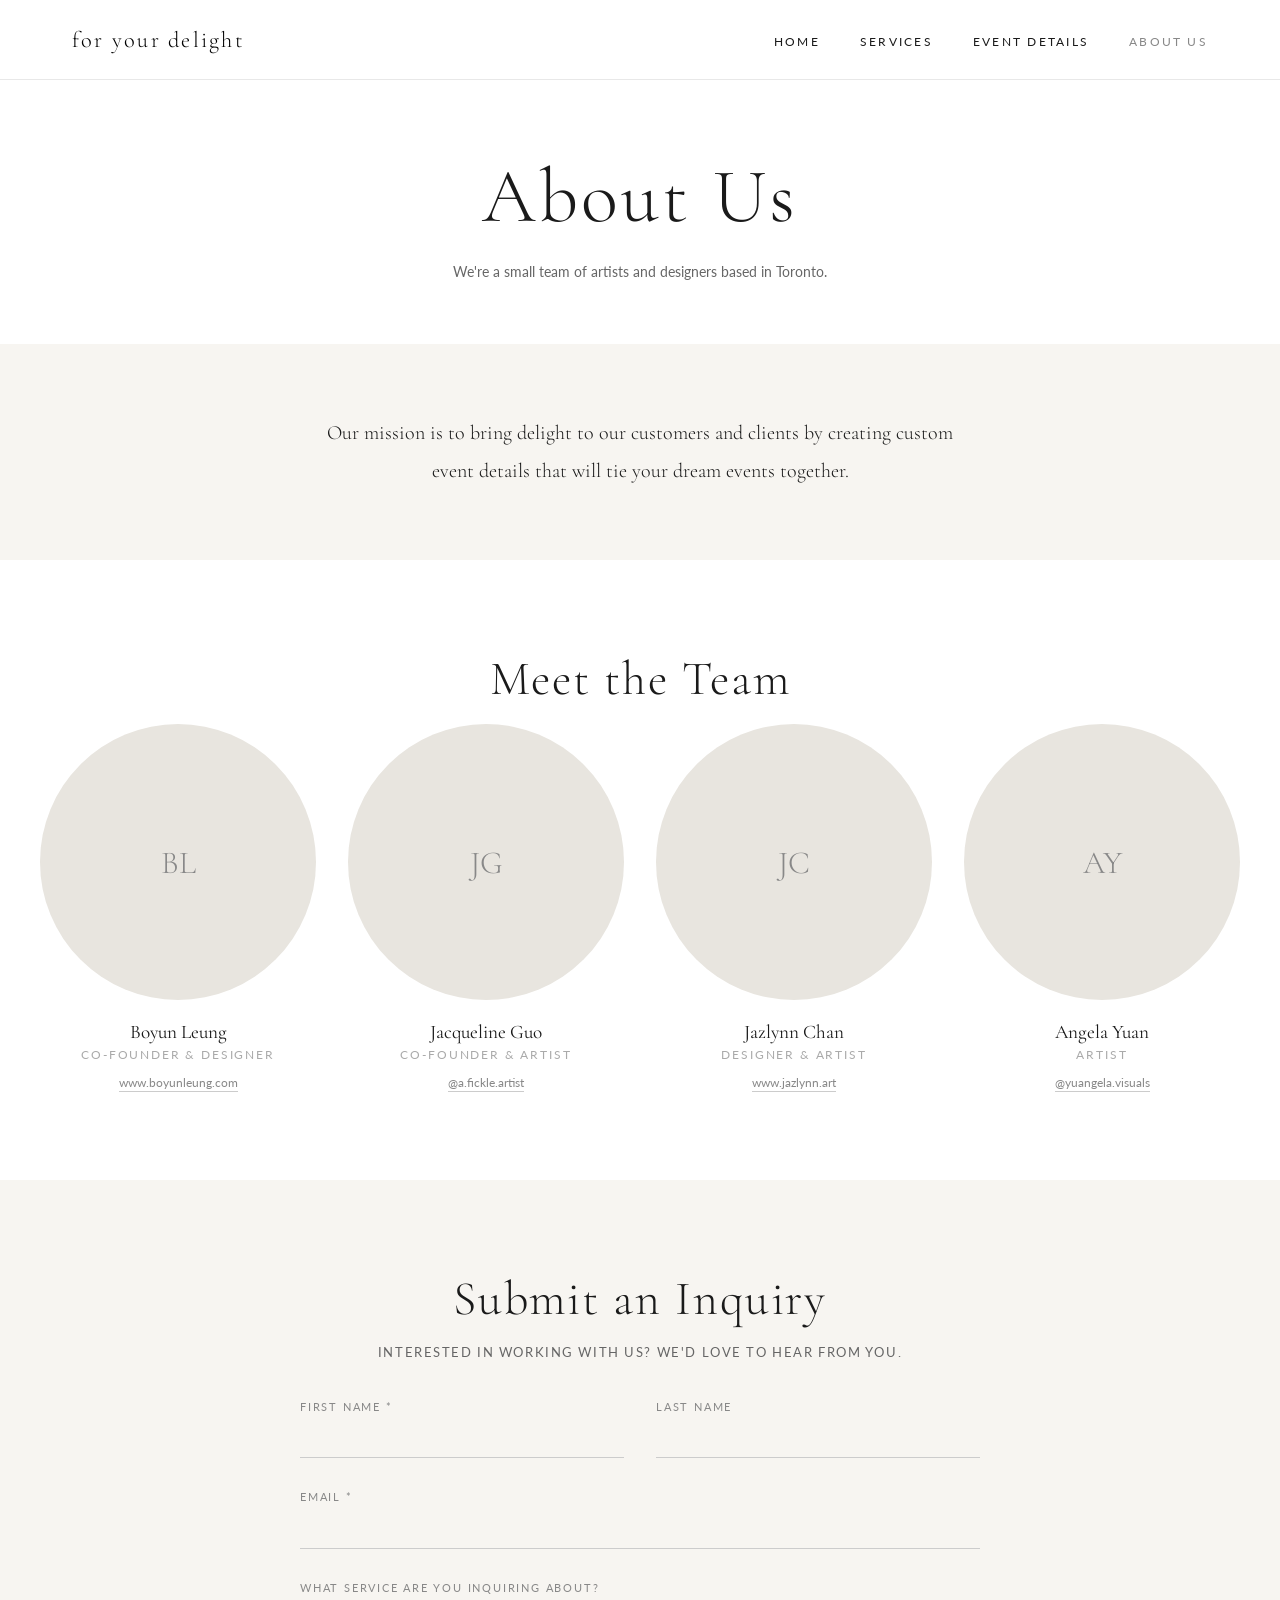
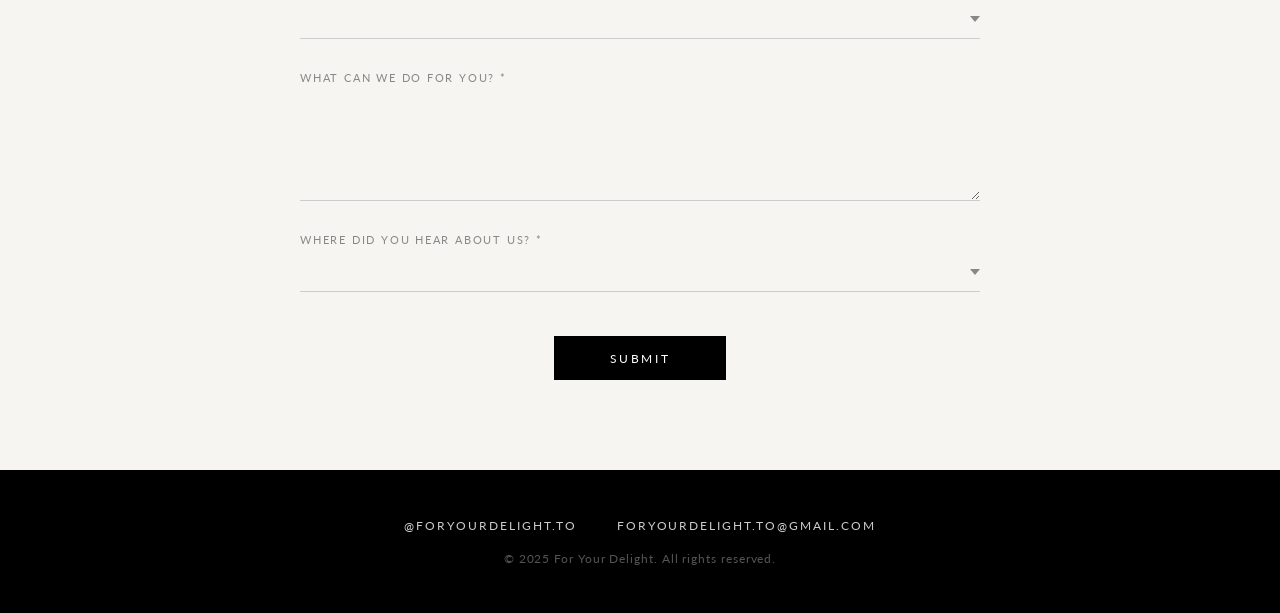
==== about.html @ 2d1097cf "Initial commit: For Your Delight website Co-Authored-By: Claude Sonnet 4.6 <noreply@anthropic.com>" ====
<!DOCTYPE html>
<html lang="en">
<head>
  <meta charset="UTF-8">
  <meta name="viewport" content="width=device-width, initial-scale=1.0">
  <title>About Us | For Your Delight</title>
  <meta name="description" content="We're a small team of artists and designers based in Toronto, dedicated to creating custom event details.">
  <link rel="stylesheet" href="css/style.css">
</head>
<body>

  <!-- Navigation -->
  <nav>
    <div class="nav-inner">
      <a href="index.html" class="nav-logo">
        <img
          src="https://static.wixstatic.com/media/65a91a_bfd8dfefff4549a0bec1138644cb6ef4~mv2.png/v1/crop/x_0,y_156,w_500,h_190/fill/w_396,h_150,al_c,q_85,usm_0.66_1.00_0.01,enc_avif,quality_auto/Black%20Minimalist%20Home%20Decor%20Logo.png"
          alt="For Your Delight"
          onerror="this.style.display='none'; this.parentElement.querySelector('.nav-logo-text').style.display='block'"
        >
        <span class="nav-logo-text" style="display:none">for your delight</span>
      </a>
      <button class="nav-toggle" id="navToggle" aria-label="Toggle menu" aria-expanded="false">
        <span></span><span></span><span></span>
      </button>
      <ul class="nav-links" id="navLinks">
        <li><a href="index.html">Home</a></li>
        <li><a href="services.html">Services</a></li>
        <li><a href="event-details.html">Event Details</a></li>
        <li><a href="about.html" class="active">About Us</a></li>
      </ul>
    </div>
  </nav>

  <!-- Page Hero -->
  <div class="page-hero">
    <h1>About Us</h1>
    <p>We're a small team of artists and designers based in Toronto.</p>
  </div>

  <!-- Mission -->
  <section class="mission">
    <p>Our mission is to bring delight to our customers and clients by creating custom event details that will tie your dream events together.</p>
  </section>

  <!-- Team -->
  <section class="section">
    <div class="section-inner">
      <h2 class="section-title">Meet the Team</h2>
      <div class="team-grid">

        <div class="team-member">
          <div class="team-photo-placeholder">BL</div>
          <h3>Boyun Leung</h3>
          <p class="role">Co-founder &amp; Designer</p>
          <a href="https://www.boyunleung.com" target="_blank" rel="noopener noreferrer">www.boyunleung.com</a>
        </div>

        <div class="team-member">
          <div class="team-photo-placeholder">JG</div>
          <h3>Jacqueline Guo</h3>
          <p class="role">Co-founder &amp; Artist</p>
          <a href="https://www.instagram.com/a.fickle.artist/" target="_blank" rel="noopener noreferrer">@a.fickle.artist</a>
        </div>

        <div class="team-member">
          <div class="team-photo-placeholder">JC</div>
          <h3>Jazlynn Chan</h3>
          <p class="role">Designer &amp; Artist</p>
          <a href="https://www.jazlynn.art" target="_blank" rel="noopener noreferrer">www.jazlynn.art</a>
        </div>

        <div class="team-member">
          <div class="team-photo-placeholder">AY</div>
          <h3>Angela Yuan</h3>
          <p class="role">Artist</p>
          <a href="https://www.instagram.com/yuangela.visuals" target="_blank" rel="noopener noreferrer">@yuangela.visuals</a>
        </div>

      </div>
    </div>
  </section>

  <!-- Inquiry Form -->
  <section class="section contact" id="inquiry">
    <div class="contact-inner">
      <h2 class="section-title">Submit an Inquiry</h2>
      <p class="contact-cta">Interested in working with us? We'd love to hear from you.</p>
      <form name="contact" method="POST" data-netlify="true" netlify-honeypot="bot-field" action="/thank-you.html">
        <input type="hidden" name="form-name" value="contact">
        <p hidden><label>Don't fill this out: <input name="bot-field"></label></p>
        <div class="form-row">
          <div class="form-group">
            <label for="first-name">First Name *</label>
            <input type="text" id="first-name" name="first-name" required>
          </div>
          <div class="form-group">
            <label for="last-name">Last Name</label>
            <input type="text" id="last-name" name="last-name">
          </div>
        </div>
        <div class="form-row">
          <div class="form-group full">
            <label for="email">Email *</label>
            <input type="email" id="email" name="email" required>
          </div>
        </div>
        <div class="form-row">
          <div class="form-group full">
            <label for="service">What service are you inquiring about?</label>
            <select id="service" name="service">
              <option value="" disabled selected></option>
              <option value="Wedding Packages">Wedding Packages</option>
              <option value="Custom Stationery">Custom Stationery</option>
              <option value="Live Painting">Live Painting</option>
              <option value="Party Favours">Party Favours</option>
              <option value="Other">Other (Specify Below)</option>
            </select>
          </div>
        </div>
        <div class="form-row">
          <div class="form-group full">
            <label for="message">What can we do for you? *</label>
            <textarea id="message" name="message" required></textarea>
          </div>
        </div>
        <div class="form-row">
          <div class="form-group full">
            <label for="referral">Where did you hear about us? *</label>
            <select id="referral" name="referral" required>
              <option value="" disabled selected></option>
              <option value="Instagram">Instagram</option>
              <option value="At an event (e.g. a wedding)">At an event (e.g. a wedding)</option>
              <option value="Through a friend">Through a friend</option>
              <option value="Google">Google</option>
              <option value="Other">Other</option>
            </select>
          </div>
        </div>
        <div class="form-submit">
          <button type="submit" class="btn">Submit</button>
        </div>
      </form>
    </div>
  </section>

  <!-- Footer -->
  <footer>
    <div class="footer-links">
      <a href="https://www.instagram.com/foryourdelight.to/" target="_blank" rel="noopener noreferrer">@foryourdelight.to</a>
      <a href="mailto:foryourdelight.to@gmail.com">foryourdelight.to@gmail.com</a>
    </div>
    <p class="footer-copy">&copy; 2025 For Your Delight. All rights reserved.</p>
  </footer>

  <script src="js/main.js"></script>
</body>
</html>
---- css/style.css ----
@import url('https://fonts.googleapis.com/css2?family=Cormorant+Garamond:ital,wght@0,300;0,400;0,500;1,300;1,400&family=Lato:wght@300;400;700&display=swap');

*, *::before, *::after { box-sizing: border-box; margin: 0; padding: 0; }
html { font-size: 16px; scroll-behavior: smooth; }
body { font-family: 'Lato', sans-serif; color: #1a1a1a; background: #fff; }
img { display: block; max-width: 100%; }
a { color: inherit; text-decoration: none; }

/* ── Variables ─────────────────────────────────────── */
:root {
  --black: #000;
  --white: #fff;
  --cream: #f7f5f1;
  --mid: #e8e5df;
  --text-muted: #666;
  --nav-h: 80px;
  --serif: 'Cormorant Garamond', serif;
  --sans: 'Lato', sans-serif;
}

/* ── Navigation ────────────────────────────────────── */
nav {
  position: fixed;
  top: 0; left: 0; right: 0;
  z-index: 1000;
  background: var(--white);
  border-bottom: 1px solid #e8e8e8;
  height: var(--nav-h);
}
.nav-inner {
  max-width: 1200px;
  margin: 0 auto;
  padding: 0 2rem;
  height: 100%;
  display: flex;
  align-items: center;
  justify-content: space-between;
}
.nav-logo img {
  height: 56px;
  width: auto;
}
.nav-logo-text {
  font-family: var(--serif);
  font-size: 1.4rem;
  font-weight: 300;
  letter-spacing: 0.1em;
  color: var(--black);
}
.nav-links {
  display: flex;
  list-style: none;
  gap: 2.5rem;
}
.nav-links a {
  font-size: 0.78rem;
  letter-spacing: 0.18em;
  text-transform: uppercase;
  color: #1a1a1a;
  transition: color 0.2s;
}
.nav-links a:hover,
.nav-links a.active { color: #888; }
.nav-toggle {
  display: none;
  flex-direction: column;
  gap: 6px;
  background: none;
  border: none;
  cursor: pointer;
  padding: 4px;
}
.nav-toggle span {
  display: block;
  width: 22px;
  height: 1px;
  background: var(--black);
  transition: all 0.3s;
}

/* ── Hero ──────────────────────────────────────────── */
.hero {
  min-height: 100vh;
  display: flex;
  flex-direction: column;
  align-items: center;
  justify-content: center;
  text-align: center;
  padding: calc(var(--nav-h) + 60px) 2rem 80px;
  background: var(--white);
}
.hero-location {
  font-size: 0.72rem;
  letter-spacing: 0.35em;
  text-transform: uppercase;
  color: #aaa;
  margin-bottom: 1.2rem;
}
.hero-title {
  font-family: var(--serif);
  font-size: clamp(4.5rem, 11vw, 10rem);
  font-weight: 300;
  letter-spacing: 0.04em;
  color: var(--black);
  line-height: 1;
  margin-bottom: 2rem;
}
.hero-tagline {
  font-size: 0.72rem;
  letter-spacing: 0.28em;
  text-transform: uppercase;
  color: #888;
  line-height: 2;
}

/* ── Sections shared ───────────────────────────────── */
.section { padding: 90px 2rem; }
.section-inner { max-width: 1200px; margin: 0 auto; }
.section-title {
  font-family: var(--serif);
  font-size: clamp(2rem, 4vw, 3rem);
  font-weight: 300;
  text-align: center;
  margin-bottom: 1rem;
  letter-spacing: 0.04em;
}
.section-subtitle {
  text-align: center;
  font-size: 0.88rem;
  color: var(--text-muted);
  line-height: 1.8;
  margin-bottom: 3.5rem;
  max-width: 600px;
  margin-left: auto;
  margin-right: auto;
}

/* ── Service Cards ─────────────────────────────────── */
.services-grid {
  display: grid;
  grid-template-columns: repeat(3, 1fr);
  gap: 3rem 2.5rem;
}
.service-card { text-align: center; }
.service-card-img {
  width: 100%;
  aspect-ratio: 4 / 5;
  object-fit: cover;
  background: var(--mid);
  margin-bottom: 1.8rem;
}
.service-card h3 {
  font-family: var(--serif);
  font-size: 1.55rem;
  font-weight: 300;
  margin-bottom: 1rem;
  letter-spacing: 0.03em;
}
.service-card p {
  font-size: 0.9rem;
  line-height: 1.9;
  color: #555;
  margin-bottom: 1.2rem;
}
.card-link {
  font-size: 0.72rem;
  letter-spacing: 0.2em;
  text-transform: uppercase;
  color: var(--black);
  border-bottom: 1px solid var(--black);
  padding-bottom: 2px;
  transition: color 0.2s, border-color 0.2s;
  display: inline-block;
}
.card-link:hover { color: #777; border-color: #777; }

/* ── Gallery Strip ─────────────────────────────────── */
.gallery { background: var(--cream); }
.gallery-grid {
  display: grid;
  grid-template-columns: repeat(4, 1fr);
}
.gallery-item {
  aspect-ratio: 3 / 4;
  overflow: hidden;
  position: relative;
}
.gallery-item img {
  width: 100%;
  height: 100%;
  object-fit: cover;
  transition: transform 0.5s ease;
}
.gallery-item:hover img { transform: scale(1.04); }
.gallery-label {
  position: absolute;
  bottom: 0; left: 0; right: 0;
  background: rgba(0,0,0,0.45);
  color: #fff;
  font-size: 0.72rem;
  letter-spacing: 0.12em;
  text-transform: uppercase;
  padding: 0.75rem 1rem;
  opacity: 0;
  transition: opacity 0.3s;
}
.gallery-item:hover .gallery-label { opacity: 1; }

/* ── Wide Image Section ────────────────────────────── */
.wide-image {
  width: 100%;
  height: 420px;
  object-fit: cover;
  object-position: center bottom;
  display: block;
}

/* ── Testimonial ───────────────────────────────────── */
.testimonial {
  padding: 90px 2rem;
  background: var(--white);
}
.testimonial-inner {
  max-width: 780px;
  margin: 0 auto;
  text-align: center;
}
.testimonial-inner blockquote {
  font-family: var(--serif);
  font-size: clamp(1.1rem, 2vw, 1.45rem);
  font-weight: 300;
  font-style: italic;
  line-height: 1.9;
  color: #1a1a1a;
  margin-bottom: 1.8rem;
}
.testimonial-inner blockquote::before { content: '\201C'; }
.testimonial-inner blockquote::after  { content: '\201D'; }
.testimonial-inner cite {
  font-size: 0.72rem;
  letter-spacing: 0.22em;
  text-transform: uppercase;
  color: #aaa;
  font-style: normal;
}

/* ── Contact / Form ────────────────────────────────── */
.contact { background: var(--cream); }
.contact-inner { max-width: 680px; margin: 0 auto; }
.contact-cta {
  text-align: center;
  font-size: 0.82rem;
  letter-spacing: 0.12em;
  text-transform: uppercase;
  color: var(--text-muted);
  margin-bottom: 2.5rem;
}
.form-row {
  display: grid;
  grid-template-columns: 1fr 1fr;
  gap: 0 2rem;
  margin-bottom: 2rem;
}
.form-group {
  display: flex;
  flex-direction: column;
  gap: 0.45rem;
}
.form-group.full { grid-column: 1 / -1; }
.form-group label {
  font-size: 0.7rem;
  letter-spacing: 0.16em;
  text-transform: uppercase;
  color: #888;
}
.form-group input,
.form-group select,
.form-group textarea {
  border: none;
  border-bottom: 1px solid #ccc;
  background: transparent;
  padding: 0.6rem 0;
  font-family: var(--sans);
  font-size: 0.92rem;
  color: #1a1a1a;
  outline: none;
  width: 100%;
  transition: border-color 0.2s;
  -webkit-appearance: none;
  border-radius: 0;
}
.form-group select {
  background-image: url("data:image/svg+xml,%3Csvg xmlns='http://www.w3.org/2000/svg' width='10' height='6'%3E%3Cpath d='M0 0l5 6 5-6z' fill='%23888'/%3E%3C/svg%3E");
  background-repeat: no-repeat;
  background-position: right 0 center;
  padding-right: 1rem;
  cursor: pointer;
}
.form-group textarea {
  resize: vertical;
  min-height: 110px;
  line-height: 1.6;
}
.form-group input:focus,
.form-group select:focus,
.form-group textarea:focus { border-bottom-color: var(--black); }
.form-submit {
  text-align: center;
  margin-top: 2.8rem;
}
.btn {
  display: inline-block;
  background: var(--black);
  color: var(--white);
  border: none;
  padding: 0.95rem 3.5rem;
  font-family: var(--sans);
  font-size: 0.72rem;
  letter-spacing: 0.22em;
  text-transform: uppercase;
  cursor: pointer;
  transition: background 0.25s;
}
.btn:hover { background: #333; }
.btn-outline {
  background: transparent;
  color: var(--black);
  border: 1px solid var(--black);
}
.btn-outline:hover { background: var(--black); color: var(--white); }

/* ── Page Hero (inner pages) ───────────────────────── */
.page-hero {
  padding: calc(var(--nav-h) + 70px) 2rem 60px;
  text-align: center;
  background: var(--white);
}
.page-hero h1 {
  font-family: var(--serif);
  font-size: clamp(2.5rem, 6vw, 5rem);
  font-weight: 300;
  letter-spacing: 0.04em;
  margin-bottom: 1rem;
}
.page-hero p {
  font-size: 0.88rem;
  color: var(--text-muted);
  line-height: 1.8;
  max-width: 540px;
  margin: 0 auto;
}

/* ── About Page ────────────────────────────────────── */
.mission {
  background: var(--cream);
  padding: 70px 2rem;
  text-align: center;
}
.mission p {
  max-width: 640px;
  margin: 0 auto;
  font-family: var(--serif);
  font-size: 1.25rem;
  font-weight: 300;
  line-height: 1.9;
  color: #1a1a1a;
}
.team-grid {
  display: grid;
  grid-template-columns: repeat(4, 1fr);
  gap: 2.5rem 2rem;
  margin-top: 1rem;
}
.team-member { text-align: center; }
.team-photo {
  width: 100%;
  aspect-ratio: 1 / 1;
  object-fit: cover;
  background: var(--mid);
  margin-bottom: 1.2rem;
  border-radius: 50%;
}
.team-photo-placeholder {
  width: 100%;
  aspect-ratio: 1 / 1;
  background: var(--mid);
  margin-bottom: 1.2rem;
  border-radius: 50%;
  display: flex;
  align-items: center;
  justify-content: center;
  font-family: var(--serif);
  font-size: 2rem;
  font-weight: 300;
  color: #888;
}
.team-member h3 {
  font-family: var(--serif);
  font-size: 1.2rem;
  font-weight: 400;
  margin-bottom: 0.3rem;
}
.team-member .role {
  font-size: 0.72rem;
  letter-spacing: 0.16em;
  text-transform: uppercase;
  color: #aaa;
  margin-bottom: 0.6rem;
}
.team-member a {
  font-size: 0.78rem;
  color: #888;
  border-bottom: 1px solid #ccc;
  padding-bottom: 1px;
  transition: color 0.2s, border-color 0.2s;
}
.team-member a:hover { color: #1a1a1a; border-color: #1a1a1a; }

/* ── Services Page ─────────────────────────────────── */
.service-feature {
  display: grid;
  grid-template-columns: 1fr 1fr;
  gap: 4rem;
  align-items: center;
}
.service-feature-text h2 {
  font-family: var(--serif);
  font-size: clamp(2rem, 4vw, 3rem);
  font-weight: 300;
  margin-bottom: 1.5rem;
  letter-spacing: 0.03em;
}
.service-feature-text p {
  font-size: 0.92rem;
  line-height: 1.9;
  color: #555;
  margin-bottom: 1.5rem;
}
.service-feature-img {
  width: 100%;
  aspect-ratio: 4 / 5;
  object-fit: cover;
  background: var(--mid);
}

/* ── Event labels ──────────────────────────────────── */
.event-label {
  font-size: 0.72rem;
  letter-spacing: 0.14em;
  text-transform: uppercase;
  color: var(--text-muted);
  text-align: center;
  margin-top: 0.6rem;
}

/* ── Footer ────────────────────────────────────────── */
footer {
  background: var(--black);
  color: var(--white);
  padding: 3rem 2rem;
  text-align: center;
}
.footer-links {
  display: flex;
  justify-content: center;
  gap: 2.5rem;
  margin-bottom: 1.2rem;
  flex-wrap: wrap;
}
.footer-links a {
  font-size: 0.78rem;
  letter-spacing: 0.16em;
  text-transform: uppercase;
  color: #ccc;
  transition: color 0.2s;
}
.footer-links a:hover { color: var(--white); }
.footer-copy {
  font-size: 0.72rem;
  color: #555;
  letter-spacing: 0.08em;
}

/* ── Responsive ────────────────────────────────────── */
@media (max-width: 900px) {
  .services-grid { grid-template-columns: 1fr 1fr; }
  .team-grid { grid-template-columns: repeat(2, 1fr); }
  .service-feature { grid-template-columns: 1fr; gap: 2rem; }
  .service-feature-img { aspect-ratio: 16 / 9; }
}
@media (max-width: 700px) {
  .nav-toggle { display: flex; }
  .nav-links {
    display: none;
    position: absolute;
    top: var(--nav-h);
    left: 0; right: 0;
    background: var(--white);
    flex-direction: column;
    align-items: center;
    padding: 2rem 1rem;
    gap: 1.8rem;
    border-bottom: 1px solid #e8e8e8;
    box-shadow: 0 4px 12px rgba(0,0,0,0.06);
  }
  .nav-links.open { display: flex; }
  .hero-title { font-size: 3.5rem; }
  .services-grid { grid-template-columns: 1fr; gap: 3rem; }
  .gallery-grid { grid-template-columns: repeat(2, 1fr); }
  .form-row { grid-template-columns: 1fr; }
  .team-grid { grid-template-columns: repeat(2, 1fr); }
  .wide-image { height: 260px; }
}
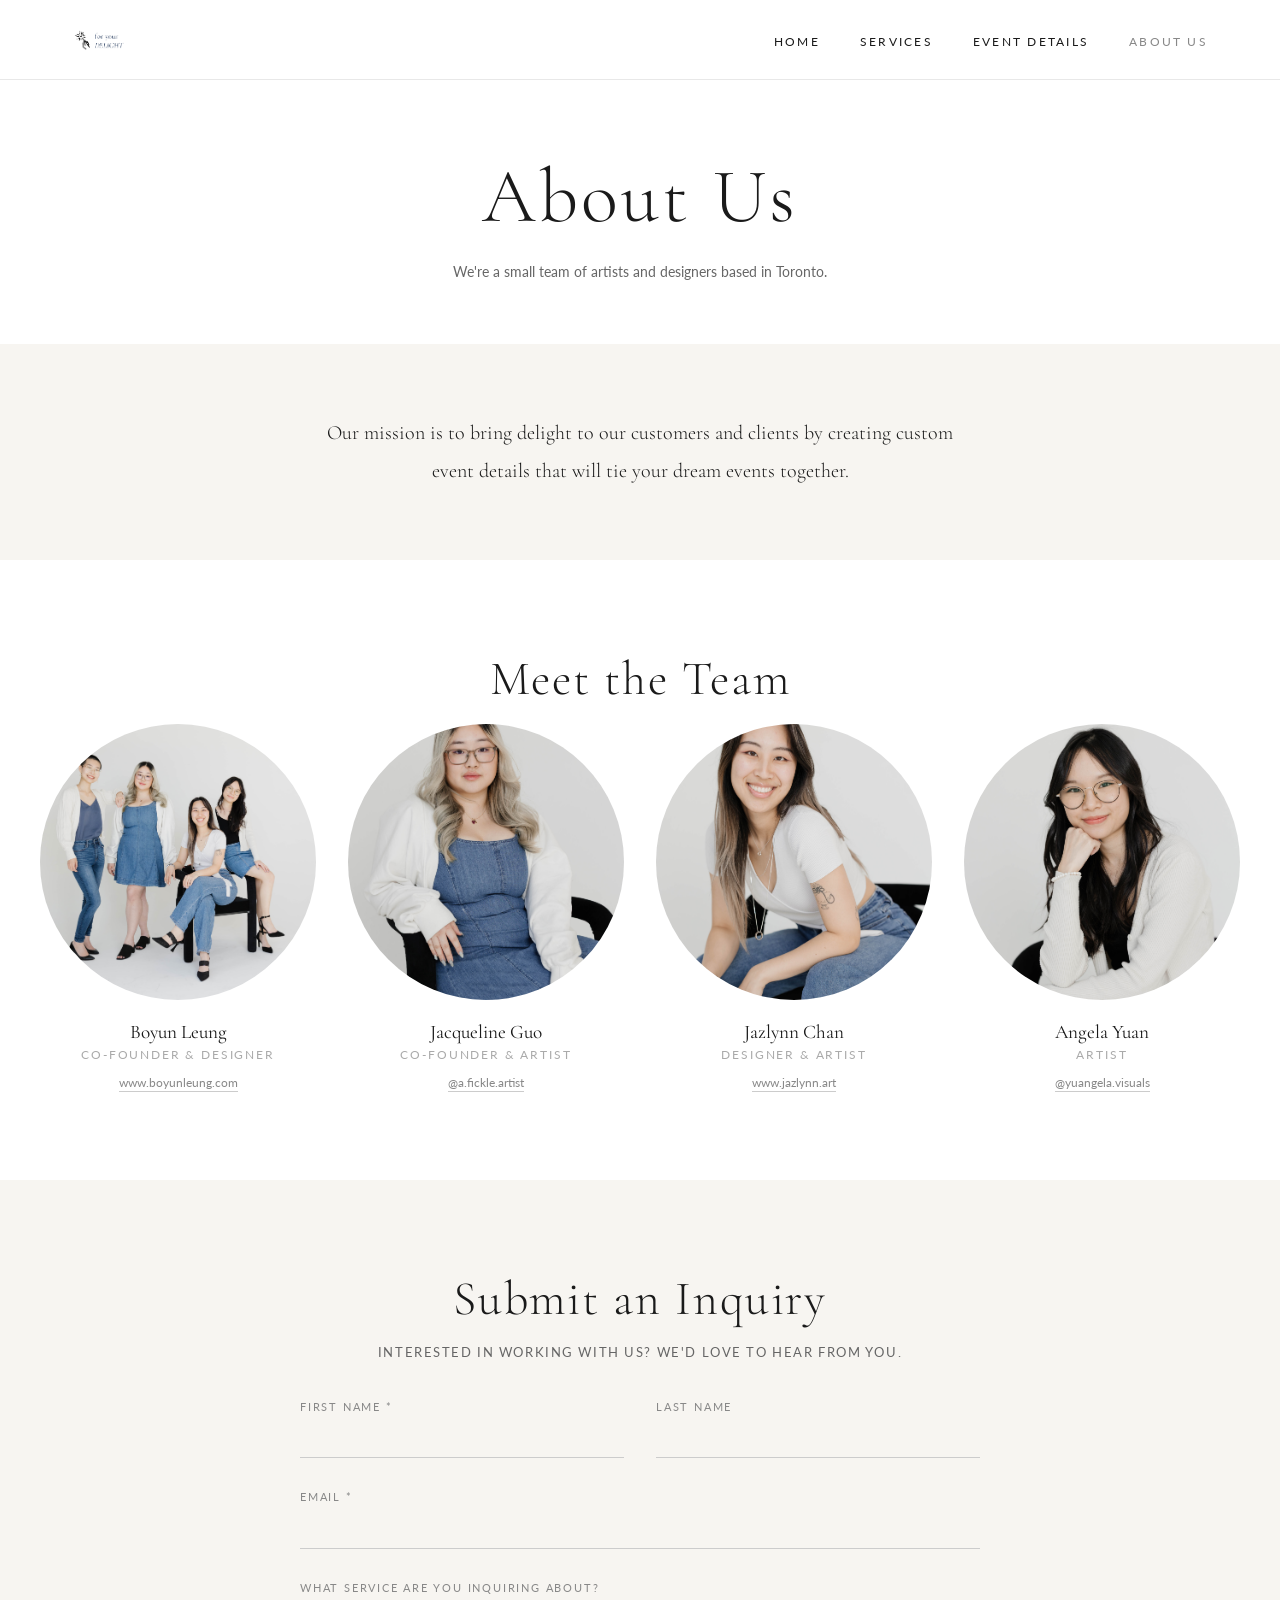
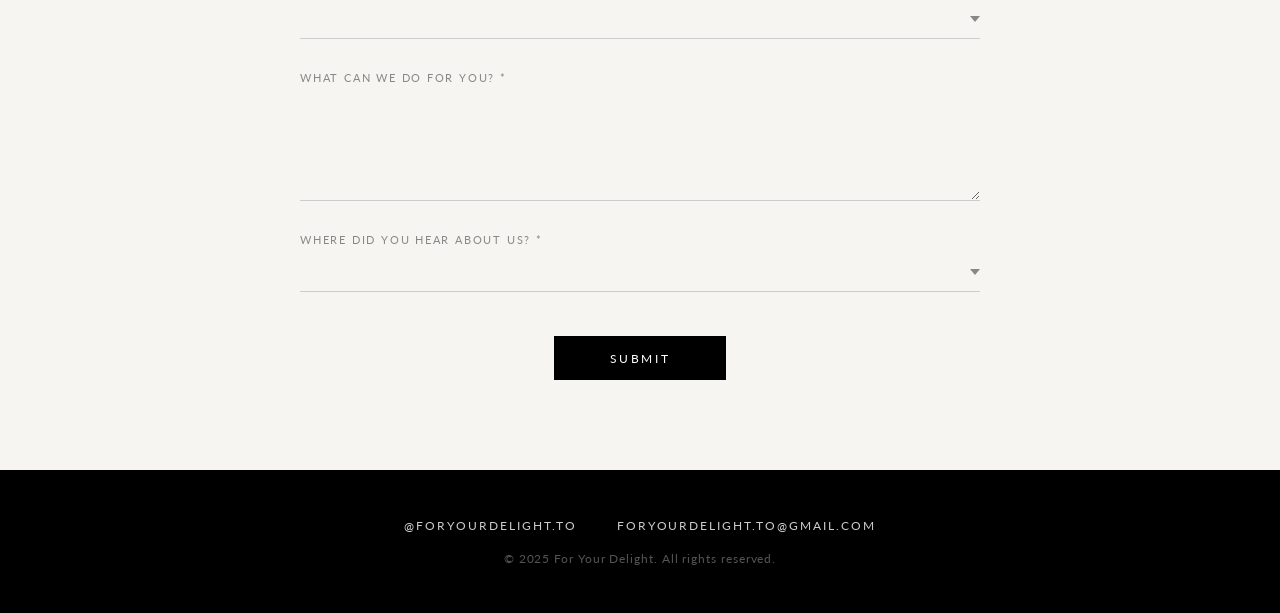
==== commit 3347030e: "Add images" ====
--- a/about.html
+++ b/about.html
@@ -14,7 +14,7 @@
     <div class="nav-inner">
       <a href="index.html" class="nav-logo">
         <img
-          src="https://static.wixstatic.com/media/65a91a_bfd8dfefff4549a0bec1138644cb6ef4~mv2.png/v1/crop/x_0,y_156,w_500,h_190/fill/w_396,h_150,al_c,q_85,usm_0.66_1.00_0.01,enc_avif,quality_auto/Black%20Minimalist%20Home%20Decor%20Logo.png"
+          src="assets/images/logo.png"
           alt="For Your Delight"
           onerror="this.style.display='none'; this.parentElement.querySelector('.nav-logo-text').style.display='block'"
         >
@@ -50,28 +50,28 @@
       <div class="team-grid">
 
         <div class="team-member">
-          <div class="team-photo-placeholder">BL</div>
+          <img class="team-photo" src="assets/images/team-boyun.jpg" alt="Boyun Leung">
           <h3>Boyun Leung</h3>
           <p class="role">Co-founder &amp; Designer</p>
           <a href="https://www.boyunleung.com" target="_blank" rel="noopener noreferrer">www.boyunleung.com</a>
         </div>
 
         <div class="team-member">
-          <div class="team-photo-placeholder">JG</div>
+          <img class="team-photo" src="assets/images/team-jacqueline.jpg" alt="Jacqueline Guo">
           <h3>Jacqueline Guo</h3>
           <p class="role">Co-founder &amp; Artist</p>
           <a href="https://www.instagram.com/a.fickle.artist/" target="_blank" rel="noopener noreferrer">@a.fickle.artist</a>
         </div>
 
         <div class="team-member">
-          <div class="team-photo-placeholder">JC</div>
+          <img class="team-photo" src="assets/images/team-jazlynn.jpg" alt="Jazlynn Chan">
           <h3>Jazlynn Chan</h3>
           <p class="role">Designer &amp; Artist</p>
           <a href="https://www.jazlynn.art" target="_blank" rel="noopener noreferrer">www.jazlynn.art</a>
         </div>
 
         <div class="team-member">
-          <div class="team-photo-placeholder">AY</div>
+          <img class="team-photo" src="assets/images/team-angela.jpg" alt="Angela Yuan">
           <h3>Angela Yuan</h3>
           <p class="role">Artist</p>
           <a href="https://www.instagram.com/yuangela.visuals" target="_blank" rel="noopener noreferrer">@yuangela.visuals</a>
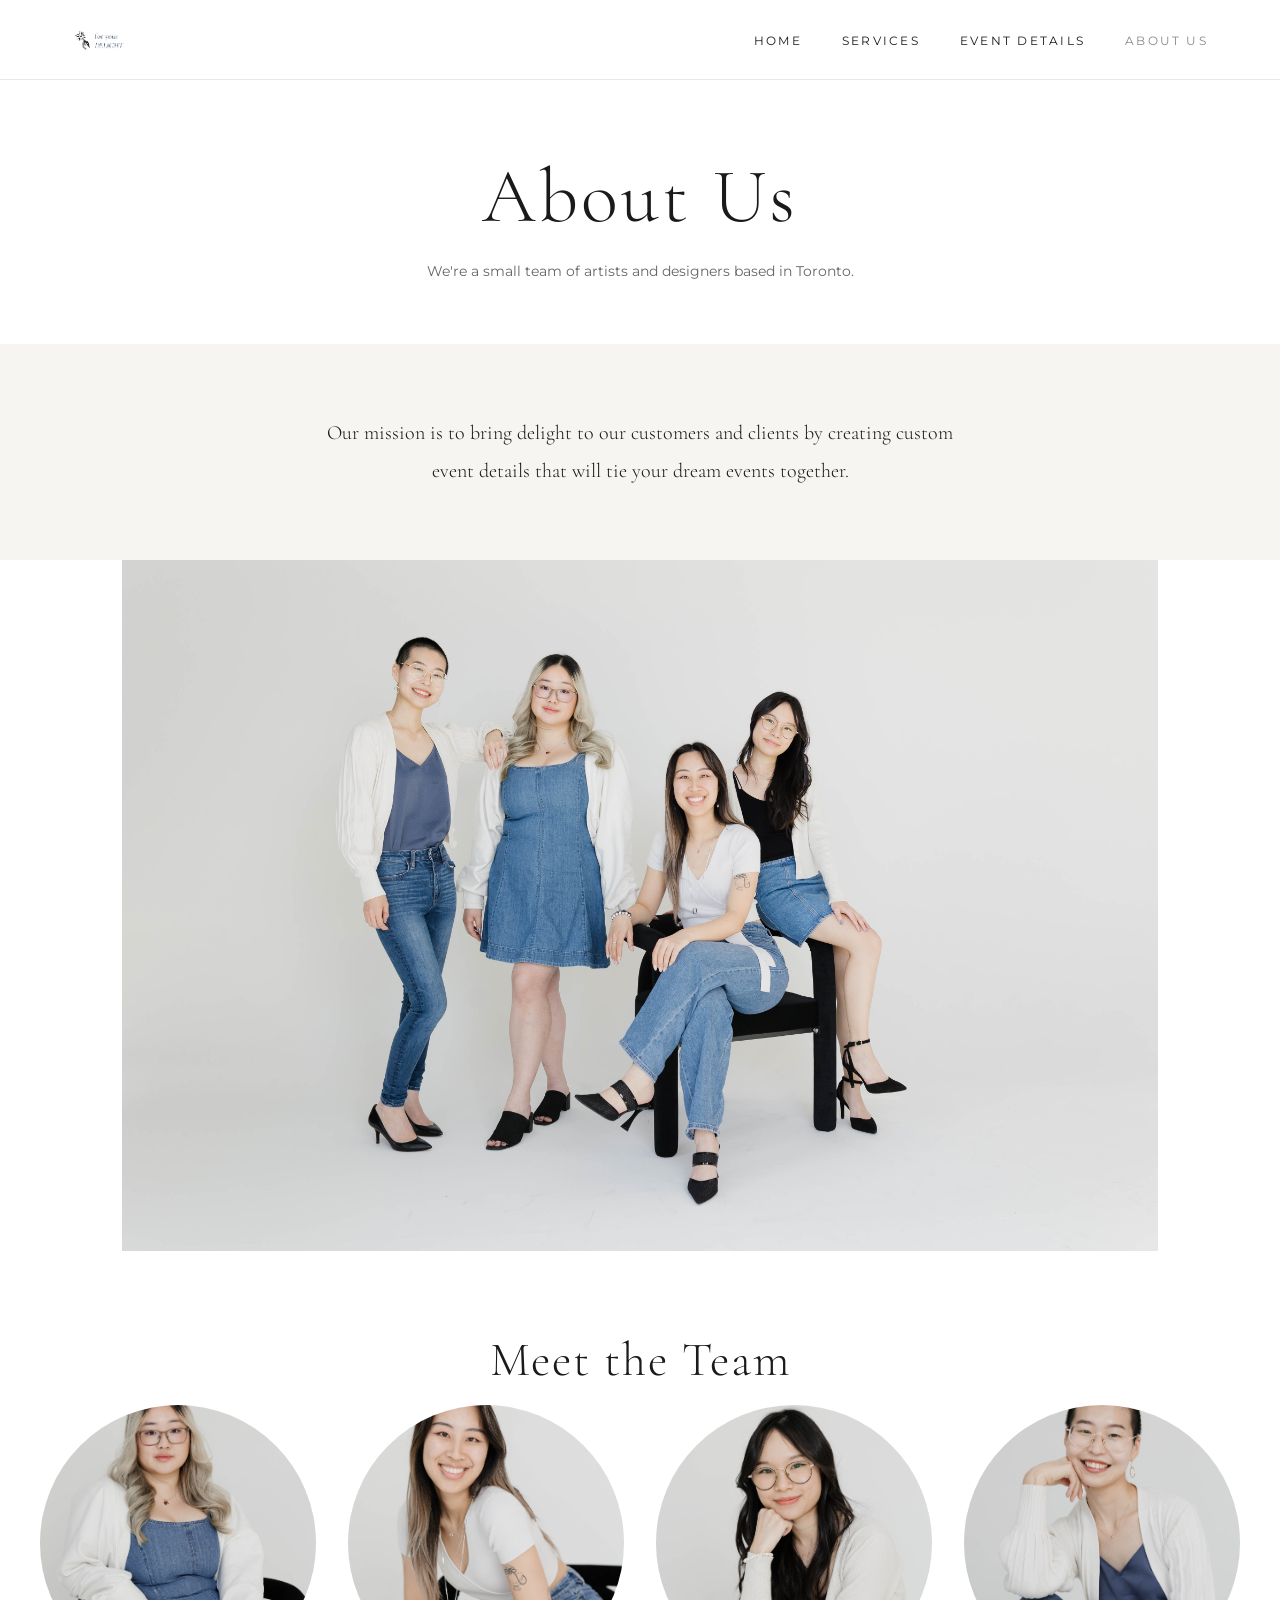
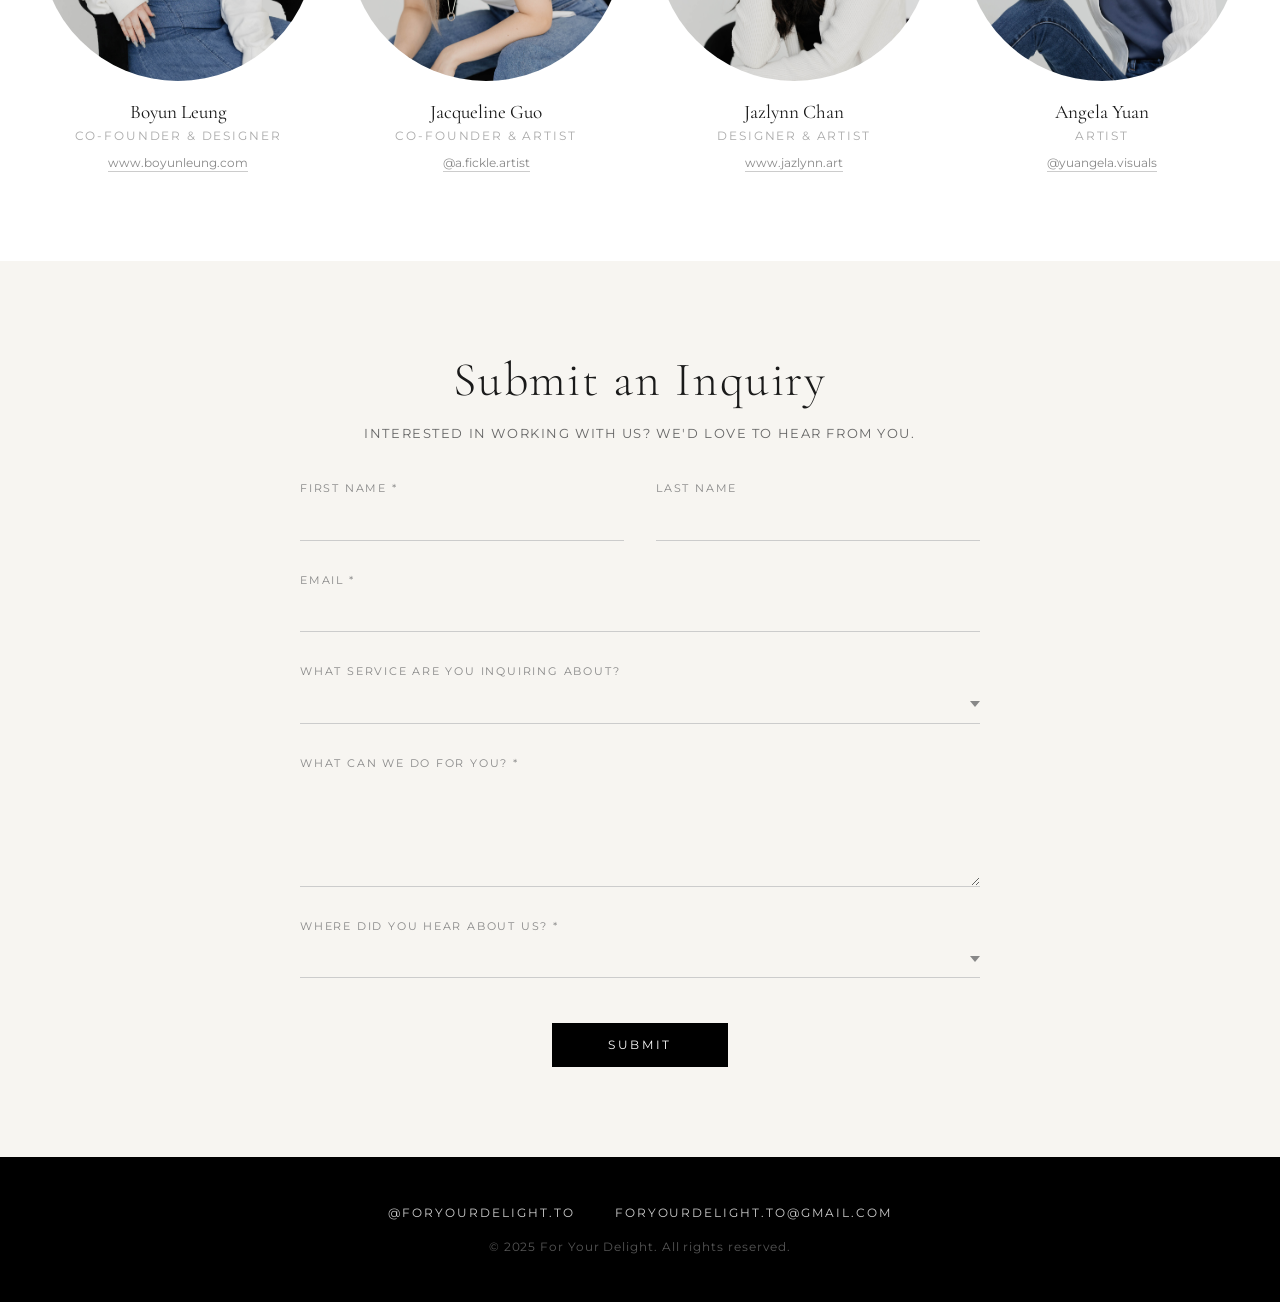
==== commit 2d4b97e6: "update images & font" ====
--- a/about.html
+++ b/about.html
@@ -43,8 +43,18 @@
     <p>Our mission is to bring delight to our customers and clients by creating custom event details that will tie your dream events together.</p>
   </section>
 
+  <!-- Team Photo -->
+  <div style="max-width: 1100px; margin: 0 auto; padding: 0 2rem 80px;">
+    <img
+      src="assets/images/team-photo.jpg"
+      alt="For Your Delight team"
+      style="width: 100%; display: block; object-fit: cover;"
+      loading="lazy"
+    >
+  </div>
+
   <!-- Team -->
-  <section class="section">
+  <section class="section" style="padding-top: 0;">
     <div class="section-inner">
       <h2 class="section-title">Meet the Team</h2>
       <div class="team-grid">
--- a/css/style.css
+++ b/css/style.css
@@ -1,8 +1,8 @@
-@import url('https://fonts.googleapis.com/css2?family=Cormorant+Garamond:ital,wght@0,300;0,400;0,500;1,300;1,400&family=Lato:wght@300;400;700&display=swap');
+@import url('https://fonts.googleapis.com/css2?family=Cormorant+Garamond:ital,wght@0,300;0,400;0,500;1,300;1,400&family=Montserrat:wght@300;400;500&display=swap');
 
 *, *::before, *::after { box-sizing: border-box; margin: 0; padding: 0; }
 html { font-size: 16px; scroll-behavior: smooth; }
-body { font-family: 'Lato', sans-serif; color: #1a1a1a; background: #fff; }
+body { font-family: 'Montserrat', sans-serif; color: #1a1a1a; background: #fff; }
 img { display: block; max-width: 100%; }
 a { color: inherit; text-decoration: none; }
 
@@ -15,7 +15,7 @@
   --text-muted: #666;
   --nav-h: 80px;
   --serif: 'Cormorant Garamond', serif;
-  --sans: 'Lato', sans-serif;
+  --sans: 'Montserrat', sans-serif;
 }
 
 /* ── Navigation ────────────────────────────────────── */
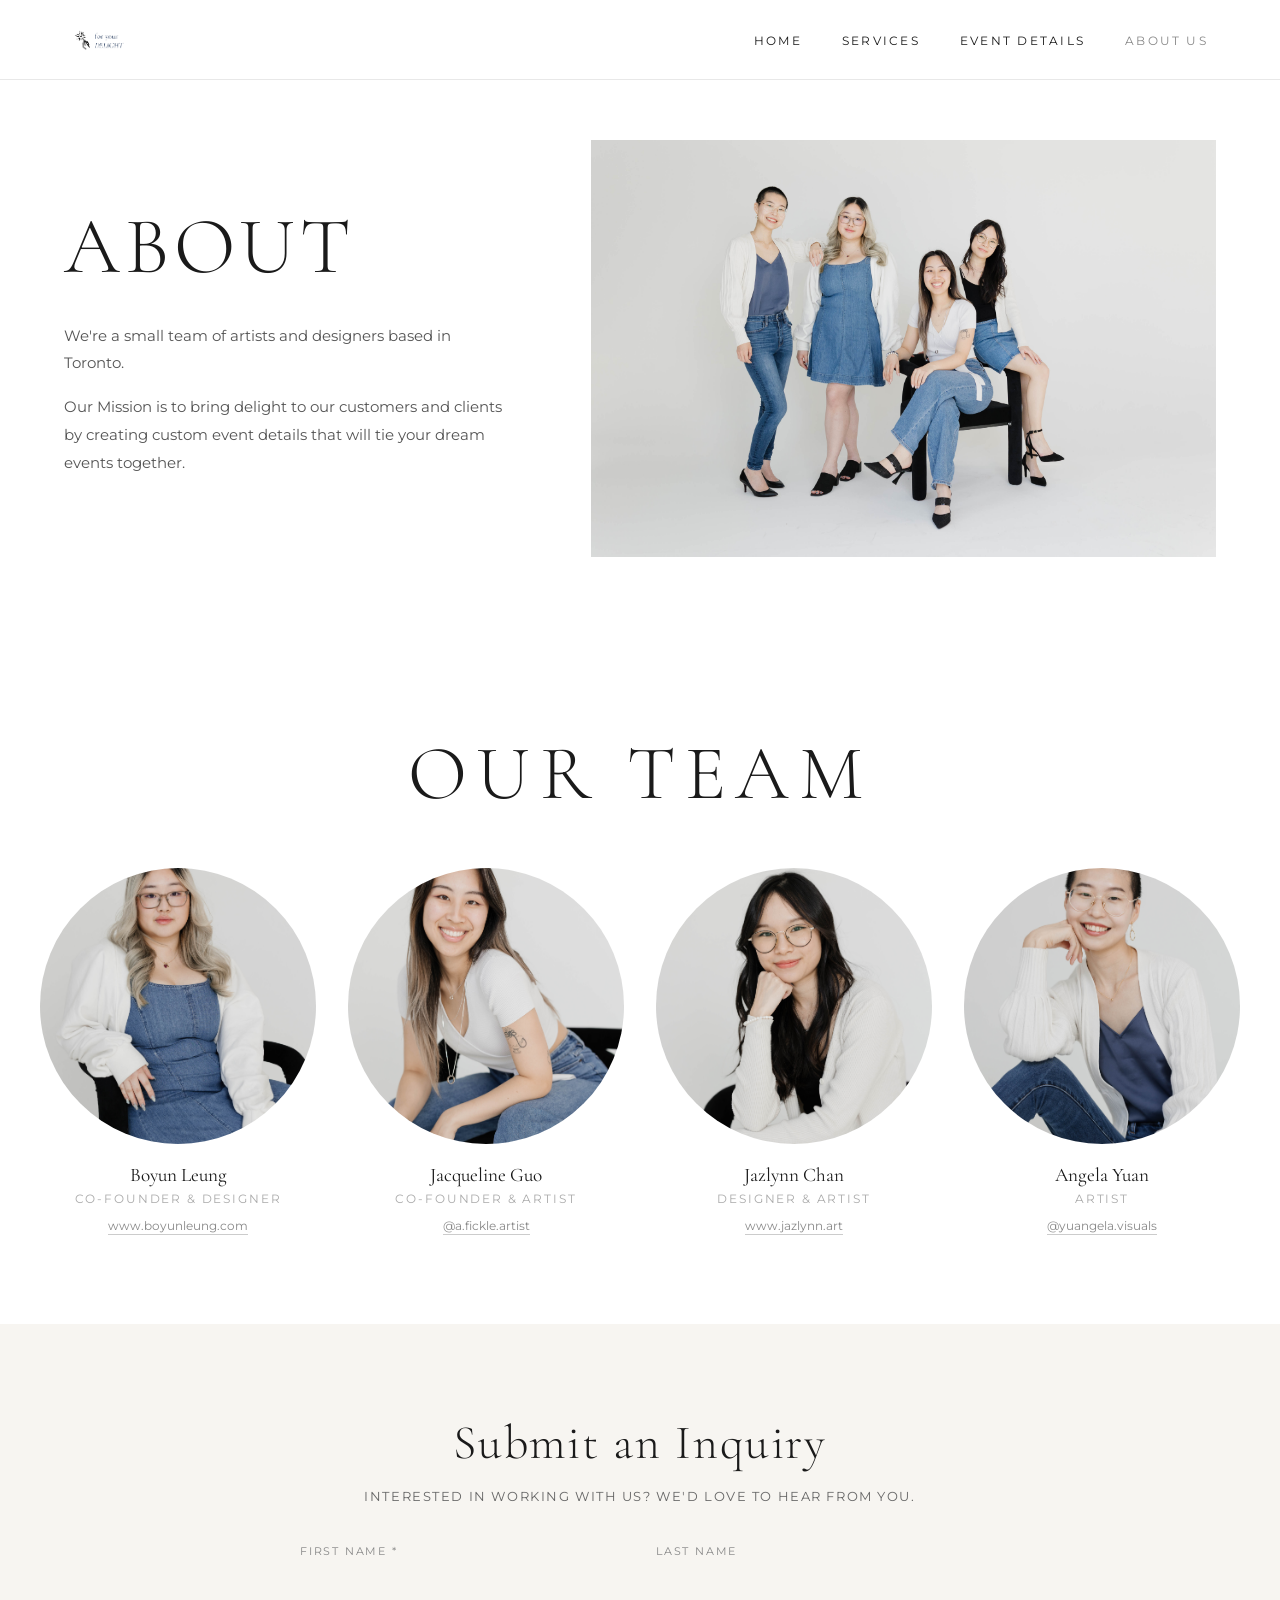
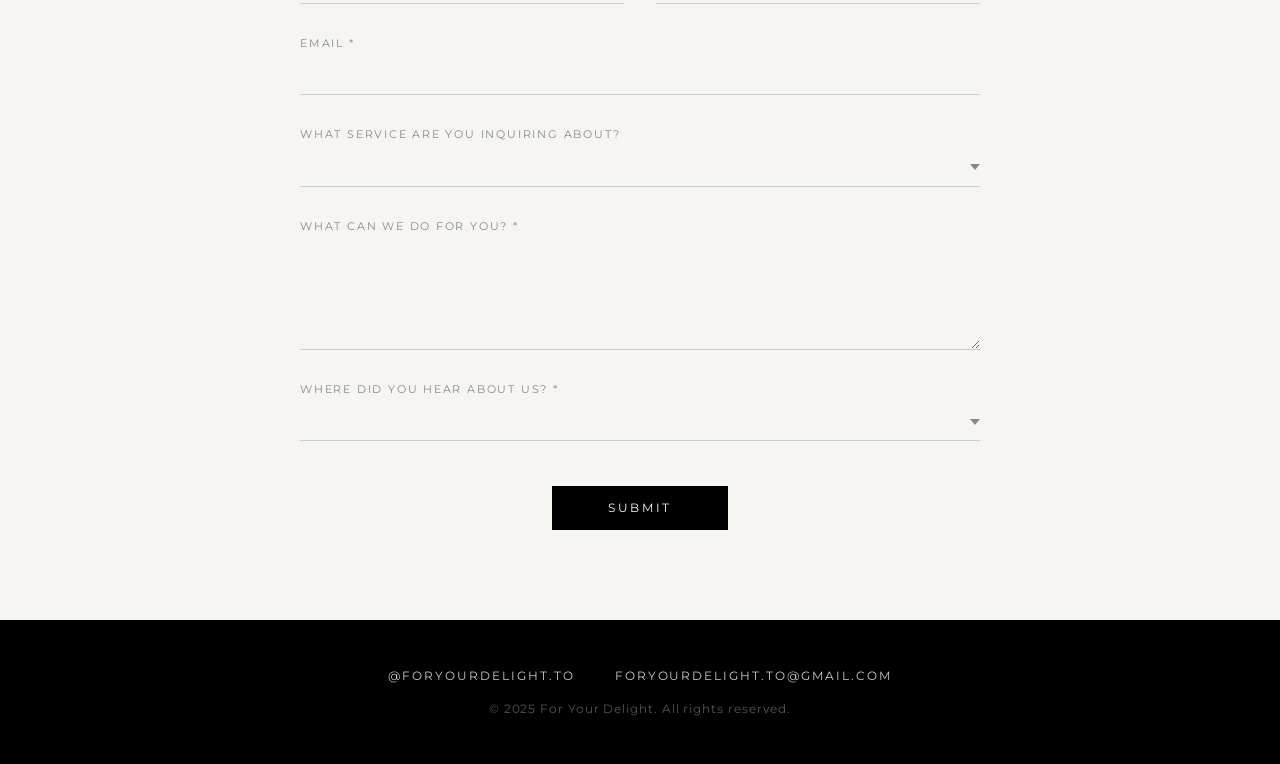
==== commit aa6cdc05: "Fix about page: two-column split layout matching original Co-Authored-By: Claude Sonnet 4.6 <noreply" ====
--- a/about.html
+++ b/about.html
@@ -32,31 +32,24 @@
     </div>
   </nav>
 
-  <!-- Page Hero -->
-  <div class="page-hero">
-    <h1>About Us</h1>
-    <p>We're a small team of artists and designers based in Toronto.</p>
-  </div>
-
-  <!-- Mission -->
-  <section class="mission">
-    <p>Our mission is to bring delight to our customers and clients by creating custom event details that will tie your dream events together.</p>
+  <!-- About Split Hero -->
+  <section class="about-split">
+    <div class="about-split-inner">
+      <div class="about-split-text">
+        <h1>About</h1>
+        <p>We're a small team of artists and designers based in Toronto.</p>
+        <p>Our Mission is to bring delight to our customers and clients by creating custom event details that will tie your dream events together.</p>
+      </div>
+      <div class="about-split-photo">
+        <img src="assets/images/team-photo.jpg" alt="For Your Delight team" loading="lazy">
+      </div>
+    </div>
   </section>
 
-  <!-- Team Photo -->
-  <div style="max-width: 1100px; margin: 0 auto; padding: 0 2rem 80px;">
-    <img
-      src="assets/images/team-photo.jpg"
-      alt="For Your Delight team"
-      style="width: 100%; display: block; object-fit: cover;"
-      loading="lazy"
-    >
-  </div>
-
   <!-- Team -->
-  <section class="section" style="padding-top: 0;">
+  <section class="section">
     <div class="section-inner">
-      <h2 class="section-title">Meet the Team</h2>
+      <h2 class="section-title" style="font-size: clamp(2.5rem, 6vw, 5rem); letter-spacing: 0.12em; text-transform: uppercase; margin-bottom: 3rem;">Our Team</h2>
       <div class="team-grid">
 
         <div class="team-member">
--- a/css/style.css
+++ b/css/style.css
@@ -351,19 +351,38 @@
 }
 
 /* ── About Page ────────────────────────────────────── */
-.mission {
-  background: var(--cream);
-  padding: 70px 2rem;
-  text-align: center;
-}
-.mission p {
-  max-width: 640px;
+.about-split {
+  padding: calc(var(--nav-h) + 60px) 4rem 80px;
+  background: var(--white);
+}
+.about-split-inner {
+  max-width: 1200px;
   margin: 0 auto;
-  font-family: var(--serif);
-  font-size: 1.25rem;
-  font-weight: 300;
+  display: grid;
+  grid-template-columns: 5fr 7fr;
+  gap: 5rem;
+  align-items: center;
+}
+.about-split-text h1 {
+  font-family: var(--serif);
+  font-size: clamp(4rem, 8vw, 80px);
+  font-weight: 300;
+  line-height: 1.1;
+  text-transform: uppercase;
+  letter-spacing: 0.06em;
+  color: #1a1a1a;
+  margin-bottom: 2rem;
+}
+.about-split-text p {
+  font-size: 0.92rem;
   line-height: 1.9;
-  color: #1a1a1a;
+  color: #555;
+  margin-bottom: 1rem;
+}
+.about-split-photo img {
+  width: 100%;
+  display: block;
+  object-fit: cover;
 }
 .team-grid {
   display: grid;
@@ -487,6 +506,9 @@
   .team-grid { grid-template-columns: repeat(2, 1fr); }
   .service-feature { grid-template-columns: 1fr; gap: 2rem; }
   .service-feature-img { aspect-ratio: 16 / 9; }
+  .about-split-inner { grid-template-columns: 1fr; gap: 3rem; }
+  .about-split { padding: calc(var(--nav-h) + 40px) 2rem 60px; }
+  .about-split-text h1 { font-size: clamp(3.5rem, 10vw, 5rem); }
 }
 @media (max-width: 700px) {
   .nav-toggle { display: flex; }
